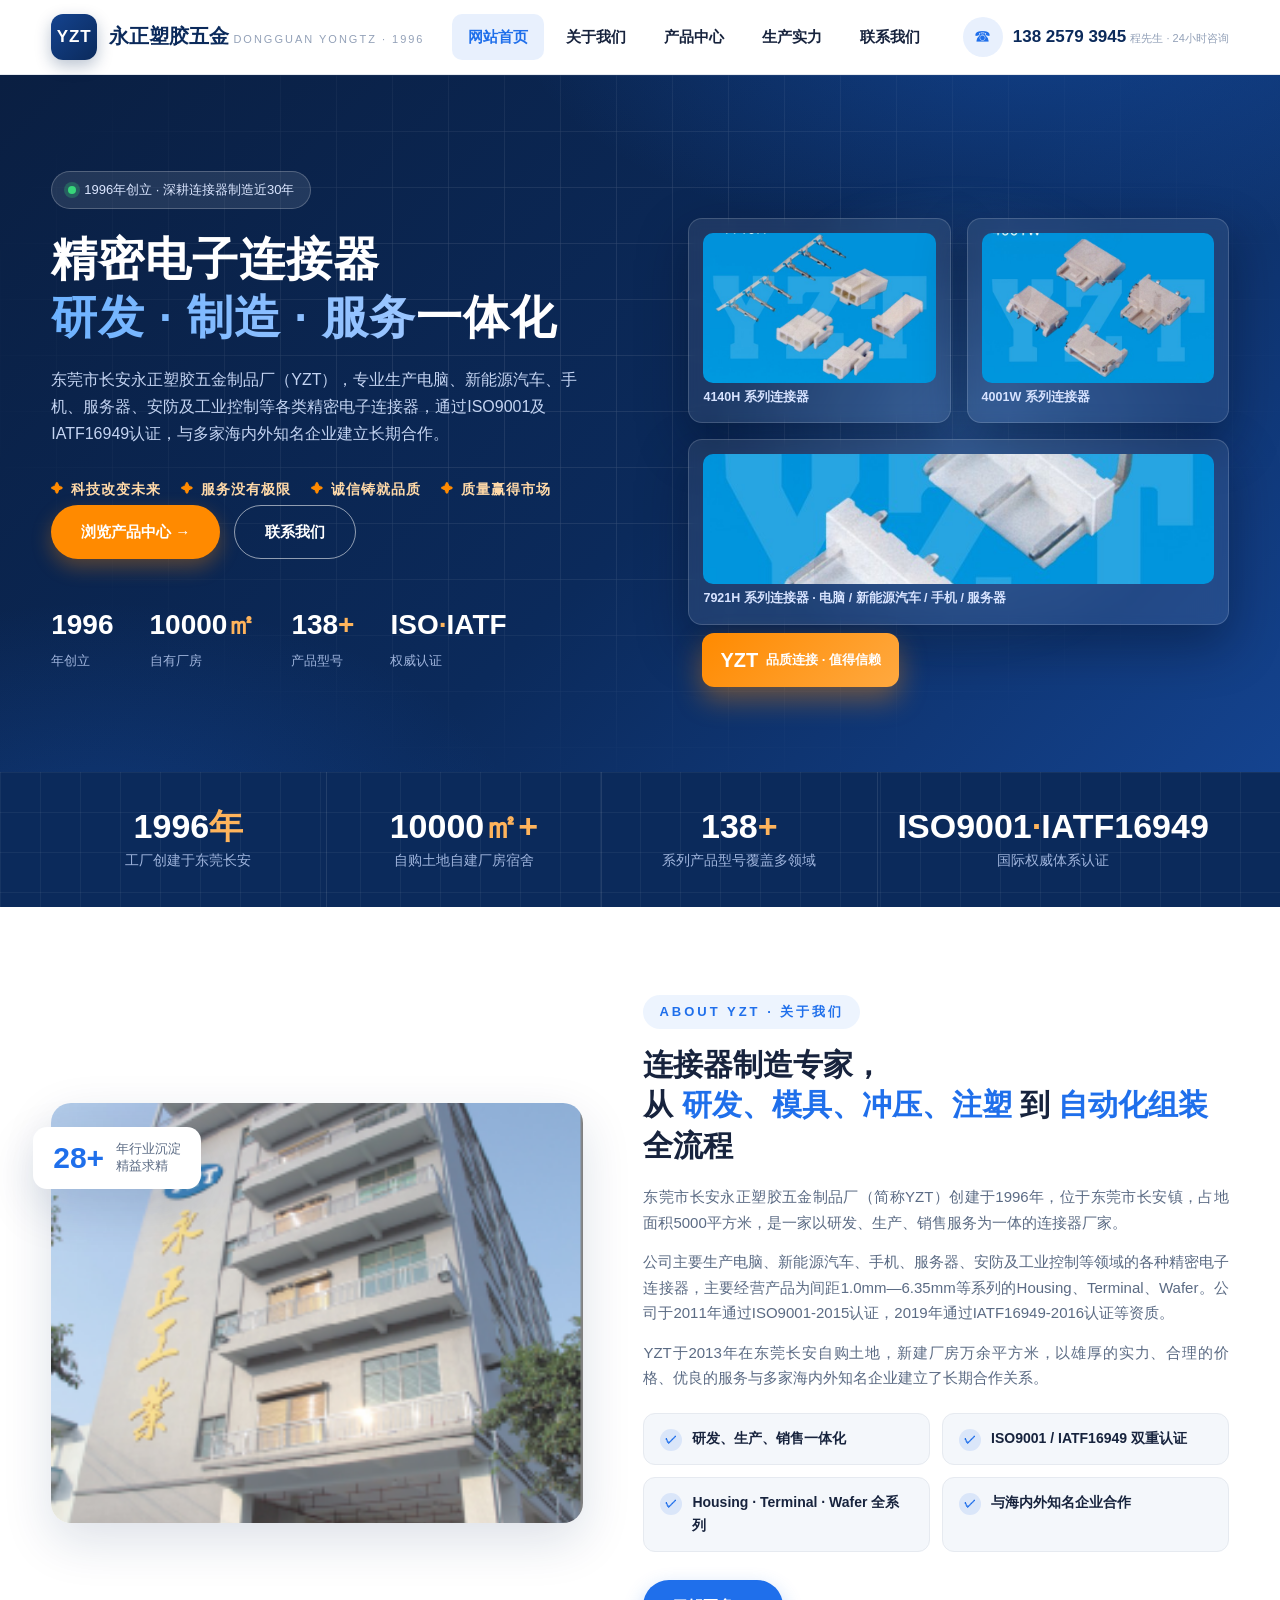
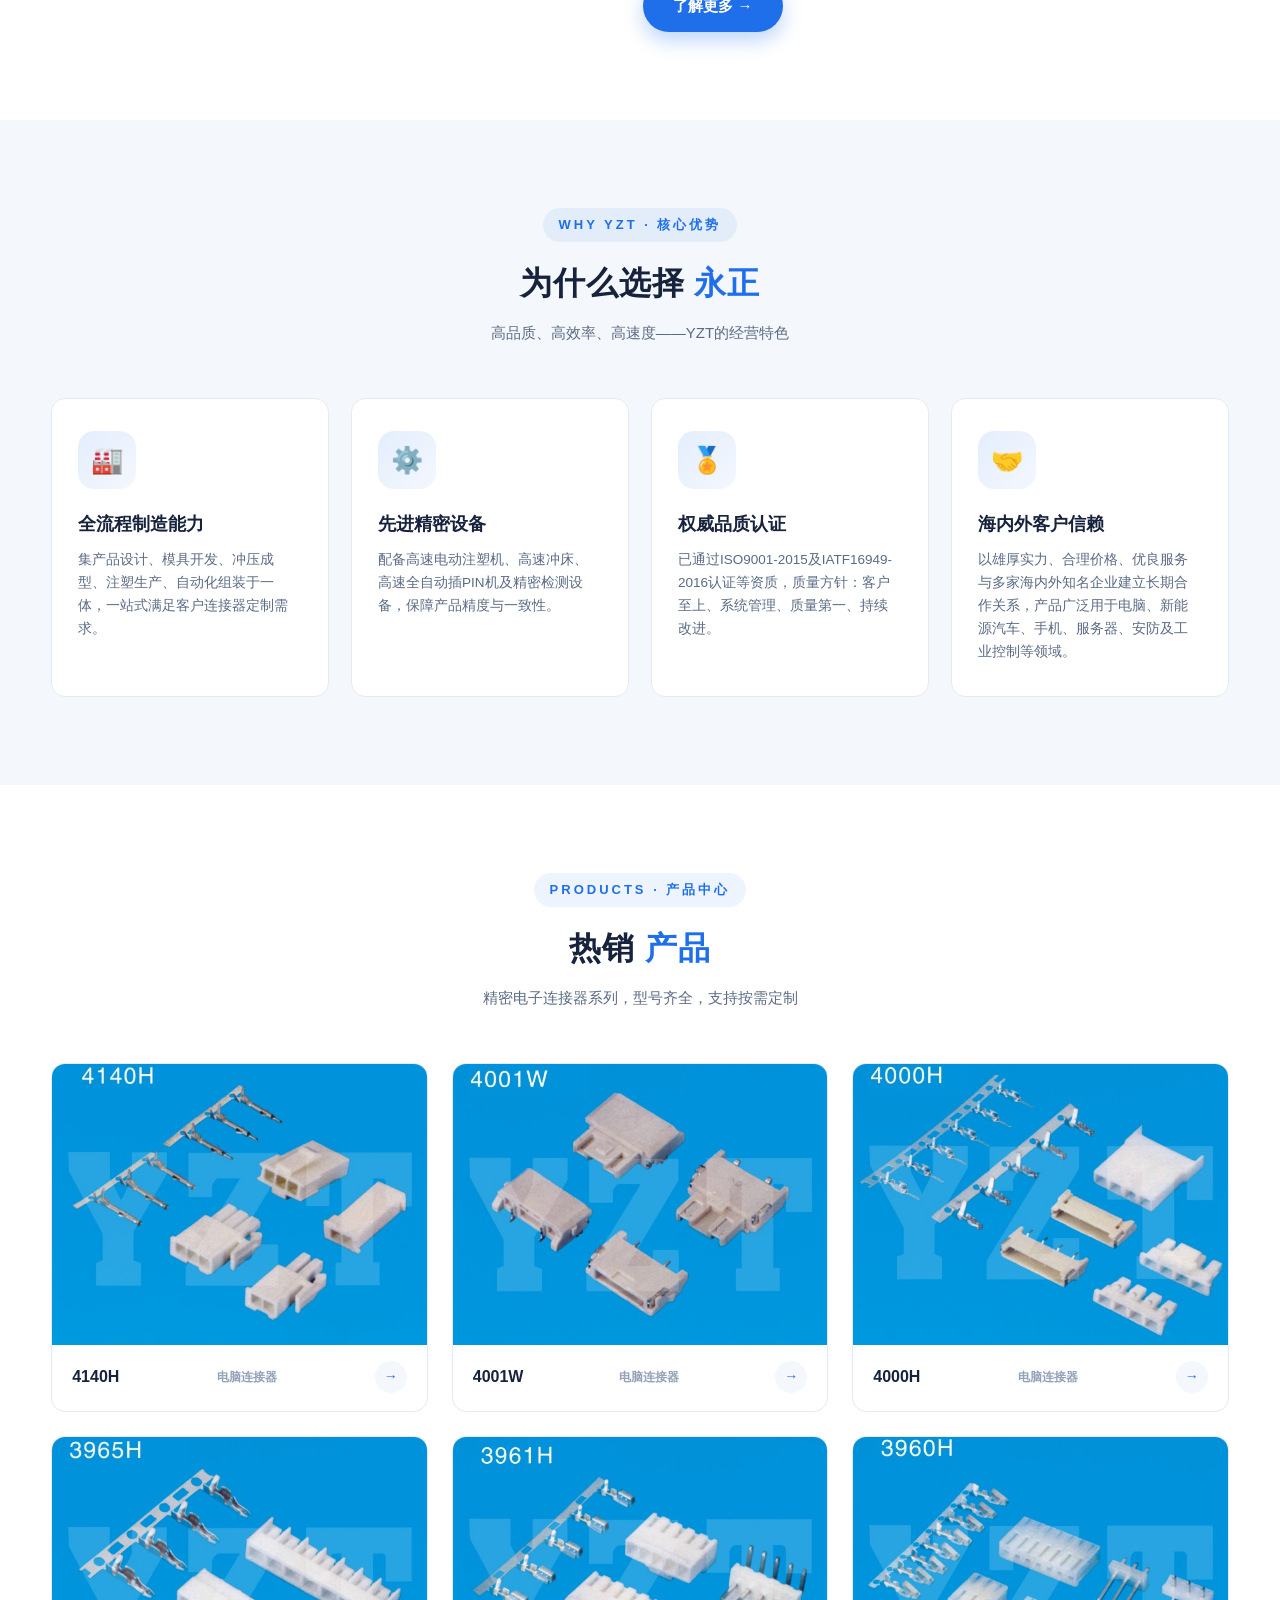
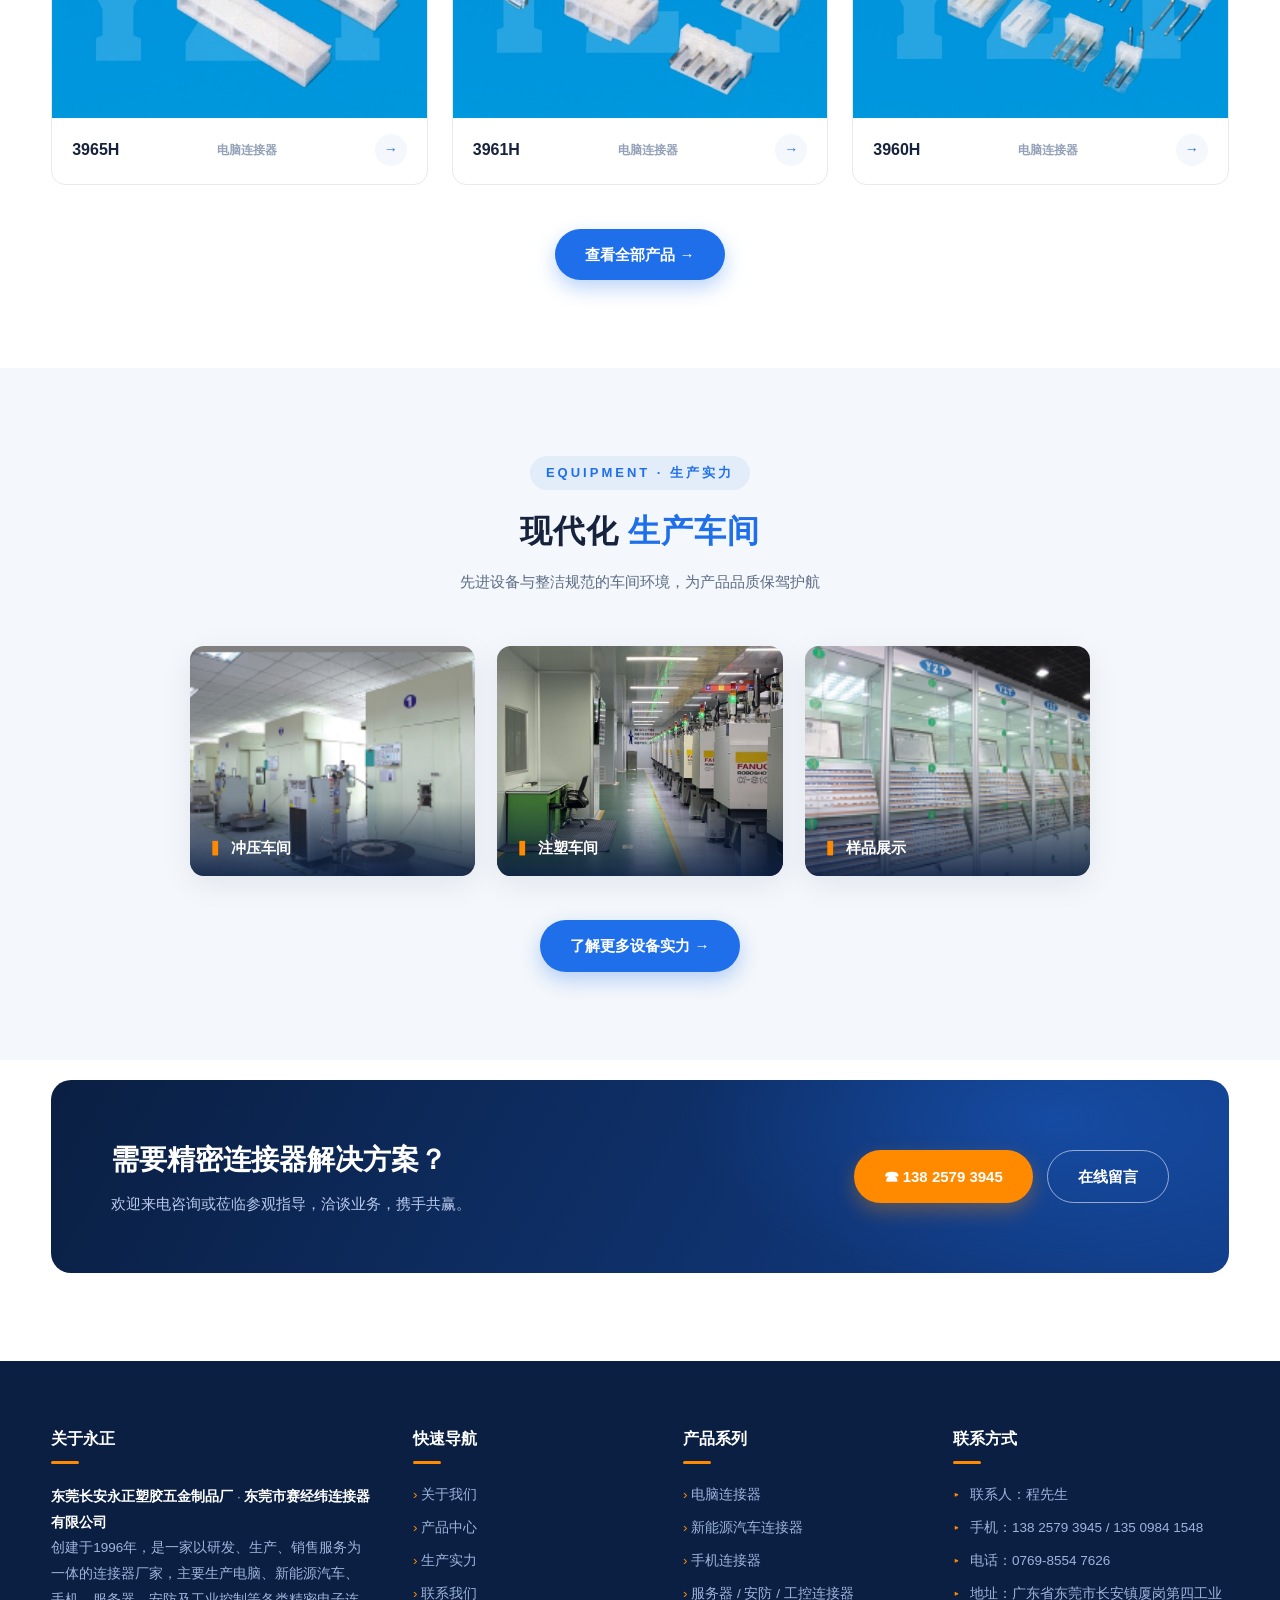
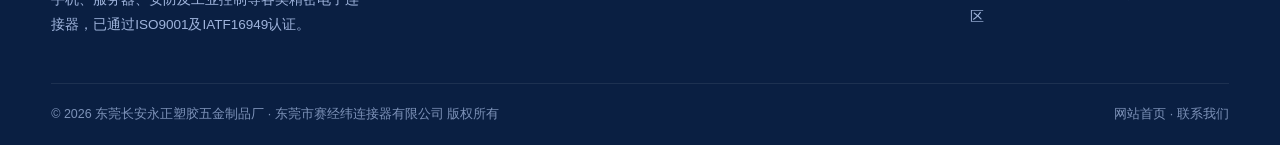
==== index.html @ 5eaa6c85 "Add files via upload" ====
<!DOCTYPE html>
<html lang="zh-CN">
<head>
<meta charset="UTF-8">
<meta name="viewport" content="width=device-width, initial-scale=1.0">
<title>东莞市长安永正塑胶五金制品厂 · YZT - 精密电子连接器专业制造商</title>
<meta name="keywords" content="东莞市长安永正塑胶五金制品厂,YZT,连接器,精密连接器,塑胶五金,冲压,注塑,东莞长安">
<meta name="description" content="东莞市长安永正塑胶五金制品厂（YZT）创建于1996年，位于东莞长安，专业生产电脑、新能源汽车、手机、服务器、安防及工业控制等各类精密电子连接器，已通过ISO9001及IATF16949认证，欢迎洽谈合作。">
<link rel="stylesheet" href="style.css">
</head>
<body>

<!-- ============ 顶部导航 ============ -->
<header class="site-header" id="siteHeader">
  <div class="container header-inner">
    <a href="index.html" class="brand">
      <span class="brand-mark">YZT</span>
      <span>
        <span class="brand-name">永正塑胶五金</span>
        <span class="brand-sub">DONGGUAN YONGTZ · 1996</span>
      </span>
    </a>
    <nav class="main-nav" id="mainNav">
      <ul>
        <li><a href="index.html" class="active">网站首页</a></li>
        <li><a href="about.html">关于我们</a></li>
        <li><a href="products.html">产品中心</a></li>
        <li><a href="equipment.html">生产实力</a></li>
        <li><a href="contact.html">联系我们</a></li>
      </ul>
    </nav>
    <div class="header-tel">
      <span class="tel-icon">☎</span>
      <span>
        <span class="tel-num">138 2579 3945</span>
        <span class="tel-tip">程先生 · 24小时咨询</span>
      </span>
    </div>
    <button class="nav-toggle" id="navToggle" aria-label="打开菜单"><span></span><span></span><span></span></button>
  </div>
</header>

<!-- ============ Hero ============ -->
<section class="hero">
  <div class="hero-grid-bg"></div>
  <div class="container hero-inner">
    <div class="hero-text">
      <span class="hero-badge"><span class="dot"></span> 1996年创立 · 深耕连接器制造近30年</span>
      <h1>精密电子连接器<br><span class="grad">研发 · 制造 · 服务</span>一体化</h1>
      <p class="hero-desc">东莞市长安永正塑胶五金制品厂（YZT），专业生产电脑、新能源汽车、手机、服务器、安防及工业控制等各类精密电子连接器，通过ISO9001及IATF16949认证，与多家海内外知名企业建立长期合作。</p>
      <div class="hero-slogan"><span>科技改变未来</span><span>服务没有极限</span><span>诚信铸就品质</span><span>质量赢得市场</span></div>
      <div class="hero-cta">
        <a href="products.html" class="btn btn-primary">浏览产品中心 →</a>
        <a href="contact.html" class="btn btn-outline">联系我们</a>
      </div>
      <div class="hero-metrics">
        <div class="m"><b>1996</b><span>年创立</span></div>
        <div class="m"><b>10000<em>㎡</em></b><span>自有厂房</span></div>
        <div class="m"><b>138<em>+</em></b><span>产品型号</span></div>
        <div class="m"><b>ISO<em>·</em>IATF</b><span>权威认证</span></div>
      </div>
    </div>
    <div class="hero-visual">
      <div class="halo"></div>
      <div class="hero-cards">
        <div class="hero-card"><img src="201611041053356243.jpg" alt="4140H连接器"><span class="tag">4140H 系列连接器</span></div>
        <div class="hero-card"><img src="201611041053126123.jpg" alt="4001W连接器"><span class="tag">4001W 系列连接器</span></div>
        <div class="hero-card wide"><img src="201611041100409668.jpg" alt="7921H连接器"><span class="tag">7921H 系列连接器 · 电脑 / 新能源汽车 / 手机 / 服务器</span></div>
      </div>
      <div class="hero-float-tag"><b>YZT</b> 品质连接 · 值得信赖</div>
    </div>
  </div>
</section>

<!-- ============ 数据条 ============ -->
<section class="stats-strip">
  <div class="container">
    <div class="stats-grid">
      <div class="stat-item"><b>1996<em>年</em></b><span>工厂创建于东莞长安</span></div>
      <div class="stat-item"><b>10000<em>㎡+</em></b><span>自购土地自建厂房宿舍</span></div>
      <div class="stat-item"><b>138<em>+</em></b><span>系列产品型号覆盖多领域</span></div>
      <div class="stat-item"><b>ISO9001<em>·</em>IATF16949</b><span>国际权威体系认证</span></div>
    </div>
  </div>
</section>

<!-- ============ 关于我们 ============ -->
<section class="section">
  <div class="container">
    <div class="about-grid">
      <div class="about-media reveal">
        <img class="img-main" src="201611041432214527.png" alt="永正工业大楼">
        <div class="about-badge">
          <span class="num">28+</span>
          <span class="txt">年行业沉淀<br>精益求精</span>
        </div>
      </div>
      <div class="about-text reveal">
        <span class="eyebrow">ABOUT YZT · 关于我们</span>
        <h2>连接器制造专家，<br>从 <em>研发、模具、冲压、注塑</em> 到 <em>自动化组装</em> 全流程</h2>
        <p>东莞市长安永正塑胶五金制品厂（简称YZT）创建于1996年，位于东莞市长安镇，占地面积5000平方米，是一家以研发、生产、销售服务为一体的连接器厂家。</p>
        <p>公司主要生产电脑、新能源汽车、手机、服务器、安防及工业控制等领域的各种精密电子连接器，主要经营产品为间距1.0mm—6.35mm等系列的Housing、Terminal、Wafer。公司于2011年通过ISO9001-2015认证，2019年通过IATF16949-2016认证等资质。</p>
        <p>YZT于2013年在东莞长安自购土地，新建厂房万余平方米，以雄厚的实力、合理的价格、优良的服务与多家海内外知名企业建立了长期合作关系。</p>
        <ul class="about-points">
          <li><span class="tick">✓</span>研发、生产、销售一体化</li>
          <li><span class="tick">✓</span>ISO9001 / IATF16949 双重认证</li>
          <li><span class="tick">✓</span>Housing · Terminal · Wafer 全系列</li>
          <li><span class="tick">✓</span>与海内外知名企业合作</li>
        </ul>
        <a href="about.html" class="btn btn-blue">了解更多 →</a>
      </div>
    </div>
  </div>
</section>

<!-- ============ 核心优势 ============ -->
<section class="section soft">
  <div class="container">
    <div class="sec-head reveal">
      <span class="eyebrow">WHY YZT · 核心优势</span>
      <h2>为什么选择 <em>永正</em></h2>
      <p>高品质、高效率、高速度——YZT的经营特色</p>
    </div>
    <div class="adv-grid">
      <div class="adv-card reveal">
        <div class="adv-icon">🏭</div>
        <h3>全流程制造能力</h3>
        <p>集产品设计、模具开发、冲压成型、注塑生产、自动化组装于一体，一站式满足客户连接器定制需求。</p>
      </div>
      <div class="adv-card reveal">
        <div class="adv-icon">⚙️</div>
        <h3>先进精密设备</h3>
        <p>配备高速电动注塑机、高速冲床、高速全自动插PIN机及精密检测设备，保障产品精度与一致性。</p>
      </div>
      <div class="adv-card reveal">
        <div class="adv-icon">🏅</div>
        <h3>权威品质认证</h3>
        <p>已通过ISO9001-2015及IATF16949-2016认证等资质，质量方针：客户至上、系统管理、质量第一、持续改进。</p>
      </div>
      <div class="adv-card reveal">
        <div class="adv-icon">🤝</div>
        <h3>海内外客户信赖</h3>
        <p>以雄厚实力、合理价格、优良服务与多家海内外知名企业建立长期合作关系，产品广泛用于电脑、新能源汽车、手机、服务器、安防及工业控制等领域。</p>
      </div>
    </div>
  </div>
</section>

<!-- ============ 推荐产品 ============ -->
<section class="section">
  <div class="container">
    <div class="sec-head reveal">
      <span class="eyebrow">PRODUCTS · 产品中心</span>
      <h2>热销 <em>产品</em></h2>
      <p>精密电子连接器系列，型号齐全，支持按需定制</p>
    </div>
    <div class="prod-grid">
      <a class="prod-card reveal" href="products.html">
        <div class="thumb"><img src="201611041053356243.jpg" alt="4140H 连接器"></div>
        <div class="info"><h3>4140H</h3><span class="code">电脑连接器</span><span class="arrow">→</span></div>
      </a>
      <a class="prod-card reveal" href="products.html">
        <div class="thumb"><img src="201611041053126123.jpg" alt="4001W 连接器"></div>
        <div class="info"><h3>4001W</h3><span class="code">电脑连接器</span><span class="arrow">→</span></div>
      </a>
      <a class="prod-card reveal" href="products.html">
        <div class="thumb"><img src="201611041052501522.jpg" alt="4000H 连接器"></div>
        <div class="info"><h3>4000H</h3><span class="code">电脑连接器</span><span class="arrow">→</span></div>
      </a>
      <a class="prod-card reveal" href="products.html">
        <div class="thumb"><img src="201611041052242560.jpg" alt="3965H 连接器"></div>
        <div class="info"><h3>3965H</h3><span class="code">电脑连接器</span><span class="arrow">→</span></div>
      </a>
      <a class="prod-card reveal" href="products.html">
        <div class="thumb"><img src="201611041051567558.jpg" alt="3961H 连接器"></div>
        <div class="info"><h3>3961H</h3><span class="code">电脑连接器</span><span class="arrow">→</span></div>
      </a>
      <a class="prod-card reveal" href="products.html">
        <div class="thumb"><img src="201611041051265443.jpg" alt="3960H 连接器"></div>
        <div class="info"><h3>3960H</h3><span class="code">电脑连接器</span><span class="arrow">→</span></div>
      </a>
    </div>
    <div style="text-align:center; margin-top: 44px;" class="reveal">
      <a href="products.html" class="btn btn-blue">查看全部产品 →</a>
    </div>
  </div>
</section>

<!-- ============ 设备展示 ============ -->
<section class="section soft">
  <div class="container">
    <div class="sec-head reveal">
      <span class="eyebrow">EQUIPMENT · 生产实力</span>
      <h2>现代化 <em>生产车间</em></h2>
      <p>先进设备与整洁规范的车间环境，为产品品质保驾护航</p>
    </div>
    <div class="equip-grid" style="grid-template-columns: repeat(3, 1fr); max-width: 900px; margin: 0 auto;">
      <div class="equip-card reveal"><img src="201611041452384733.png" alt="冲压车间"><span class="cap">冲压车间</span></div>
      <div class="equip-card reveal"><img src="zhusu_new1.jpg" alt="注塑车间"><span class="cap">注塑车间</span></div>
      <div class="equip-card reveal"><img src="201611041451189137.png" alt="样品展示"><span class="cap">样品展示</span></div>
    </div>
    <div style="text-align:center; margin-top: 44px;" class="reveal">
      <a href="equipment.html" class="btn btn-blue">了解更多设备实力 →</a>
    </div>
  </div>
</section>

<!-- ============ CTA ============ -->
<section class="section" style="padding-top: 20px;">
  <div class="container">
    <div class="cta-band reveal">
      <div>
        <h3>需要精密连接器解决方案？</h3>
        <p>欢迎来电咨询或莅临参观指导，洽谈业务，携手共赢。</p>
      </div>
      <div class="actions">
        <a href="tel:13825793945" class="btn btn-primary">☎ 138 2579 3945</a>
        <a href="contact.html" class="btn btn-outline">在线留言</a>
      </div>
    </div>
  </div>
</section>

<!-- ============ 页脚 ============ -->
<footer class="site-footer">
  <div class="container">
    <div class="footer-main">
      <div class="footer-col">
        <h4>关于永正</h4>
        <p><strong style="color:#fff;">东莞长安永正塑胶五金制品厂</strong> · <strong style="color:#fff;">东莞市赛经纬连接器有限公司</strong><br>创建于1996年，是一家以研发、生产、销售服务为一体的连接器厂家，主要生产电脑、新能源汽车、手机、服务器、安防及工业控制等各类精密电子连接器，已通过ISO9001及IATF16949认证。</p>
      </div>
      <div class="footer-col">
        <h4>快速导航</h4>
        <ul>
          <li><a href="about.html">关于我们</a></li>
          <li><a href="products.html">产品中心</a></li>
          <li><a href="equipment.html">生产实力</a></li>
          <li><a href="contact.html">联系我们</a></li>
        </ul>
      </div>
      <div class="footer-col">
        <h4>产品系列</h4>
        <ul>
          <li><a href="products.html">电脑连接器</a></li>
          <li><a href="products.html">新能源汽车连接器</a></li>
          <li><a href="products.html">手机连接器</a></li>
          <li><a href="products.html">服务器 / 安防 / 工控连接器</a></li>
        </ul>
      </div>
      <div class="footer-col">
        <h4>联系方式</h4>
        <ul class="footer-contact">
          <li><span class="ic">▸</span>联系人：程先生</li>
          <li><span class="ic">▸</span>手机：138 2579 3945 / 135 0984 1548</li>
          <li><span class="ic">▸</span>电话：0769-8554 7626</li>
          <li><span class="ic">▸</span>地址：广东省东莞市长安镇厦岗第四工业区</li>
        </ul>
      </div>
    </div>
    <div class="footer-bottom">
      <span>© 2026 东莞长安永正塑胶五金制品厂 · 东莞市赛经纬连接器有限公司 版权所有</span>
      <span><a href="index.html">网站首页</a> · <a href="contact.html">联系我们</a></span>
    </div>
  </div>
</footer>

<script src="main.js"></script>
</body>
</html>
---- style.css ----
/* ==========================================================================
   YZT 永正塑胶五金 · 新版企业官网样式
   东莞市长安永正塑胶五金制品厂
   ========================================================================== */

/* ---------- 设计变量 ---------- */
:root {
  --primary: #0b2a5b;        /* 深海军蓝 */
  --primary-2: #14438f;      /* 次深蓝 */
  --accent: #1f6feb;         /* 科技亮蓝 */
  --accent-dark: #175cd3;
  --orange: #ff8a00;         /* CTA 橙色 */
  --orange-dark: #e67a00;
  --bg: #ffffff;
  --bg-soft: #f4f7fb;
  --bg-dark: #0a1f42;
  --line: #e6eaf0;
  --text: #17233d;
  --text-2: #5b6b84;
  --text-3: #93a1b8;
  --radius: 14px;
  --radius-lg: 20px;
  --shadow: 0 8px 30px rgba(11, 42, 91, .08);
  --shadow-lg: 0 18px 50px rgba(11, 42, 91, .14);
  --font: "Microsoft YaHei", "PingFang SC", "Hiragino Sans GB", "Helvetica Neue", Arial, sans-serif;
}

/* ---------- 基础 ---------- */
* { margin: 0; padding: 0; box-sizing: border-box; }
html { scroll-behavior: smooth; }
body {
  font-family: var(--font);
  color: var(--text);
  background: var(--bg);
  font-size: 15px;
  line-height: 1.7;
  -webkit-font-smoothing: antialiased;
}
img { display: block; max-width: 100%; }
a { text-decoration: none; color: inherit; }
ul, ol { list-style: none; }
.container { width: min(1200px, 92%); margin: 0 auto; }
section { position: relative; }

/* ---------- 通用标题 ---------- */
.sec-head { text-align: center; margin-bottom: 52px; }
.sec-head .eyebrow {
  display: inline-block;
  font-size: 13px;
  font-weight: 700;
  letter-spacing: 3px;
  color: var(--accent);
  text-transform: uppercase;
  background: rgba(31, 111, 235, .08);
  padding: 6px 16px;
  border-radius: 999px;
  margin-bottom: 14px;
}
.sec-head h2 { font-size: 32px; font-weight: 800; letter-spacing: 1px; }
.sec-head h2 em { font-style: normal; color: var(--accent); }
.sec-head p { color: var(--text-2); margin-top: 10px; font-size: 15px; }

/* ---------- 按钮 ---------- */
.btn {
  display: inline-flex; align-items: center; gap: 8px;
  padding: 13px 30px; border-radius: 999px;
  font-size: 15px; font-weight: 700; cursor: pointer;
  transition: all .25s ease; border: none;
}
.btn-primary { background: var(--orange); color: #fff; box-shadow: 0 8px 20px rgba(255, 138, 0, .32); }
.btn-primary:hover { background: var(--orange-dark); transform: translateY(-2px); }
.btn-outline { background: transparent; color: #fff; border: 1.5px solid rgba(255, 255, 255, .55); }
.btn-outline:hover { background: rgba(255, 255, 255, .12); border-color: #fff; }
.btn-blue { background: var(--accent); color: #fff; box-shadow: 0 8px 20px rgba(31, 111, 235, .3); }
.btn-blue:hover { background: var(--accent-dark); transform: translateY(-2px); }

/* ==========================================================================
   顶部导航
   ========================================================================== */
.site-header {
  position: sticky; top: 0; z-index: 100;
  background: rgba(255, 255, 255, .94);
  backdrop-filter: blur(12px);
  border-bottom: 1px solid var(--line);
  transition: box-shadow .25s;
}
.site-header.scrolled { box-shadow: 0 6px 24px rgba(11, 42, 91, .08); }
.header-inner { display: flex; align-items: center; justify-content: space-between; height: 74px; }

.brand { display: flex; align-items: center; gap: 12px; }
.brand-mark {
  width: 46px; height: 46px; border-radius: 12px;
  background: linear-gradient(135deg, var(--primary-2), var(--primary));
  display: grid; place-items: center;
  color: #fff; font-size: 17px; font-weight: 900; letter-spacing: 1px;
  box-shadow: 0 6px 16px rgba(11, 42, 91, .28);
  flex-shrink: 0;
}
.brand-name { font-size: 20px; font-weight: 800; color: var(--primary); line-height: 1.25; }
.brand-sub { font-size: 11px; color: var(--text-3); letter-spacing: 2px; }

.main-nav ul { display: flex; gap: 6px; }
.main-nav a {
  display: block; padding: 10px 16px; border-radius: 10px;
  font-size: 15px; font-weight: 600; color: var(--text);
  transition: all .2s;
}
.main-nav a:hover { color: var(--accent); background: rgba(31, 111, 235, .07); }
.main-nav a.active { color: var(--accent); background: rgba(31, 111, 235, .1); }

.header-tel { display: flex; align-items: center; gap: 10px; }
.header-tel .tel-icon {
  width: 40px; height: 40px; border-radius: 50%;
  background: rgba(31, 111, 235, .1); color: var(--accent);
  display: grid; place-items: center; font-size: 17px;
}
.header-tel .tel-num { font-size: 17px; font-weight: 800; color: var(--primary); line-height: 1.2; }
.header-tel .tel-tip { font-size: 11px; color: var(--text-3); }

.nav-toggle {
  display: none; width: 44px; height: 44px; border: none; background: transparent;
  cursor: pointer; flex-direction: column; justify-content: center; gap: 5px; align-items: center;
}
.nav-toggle span { width: 24px; height: 2.5px; background: var(--primary); border-radius: 2px; transition: all .3s; }
.nav-toggle.open span:nth-child(1) { transform: translateY(7.5px) rotate(45deg); }
.nav-toggle.open span:nth-child(2) { opacity: 0; }
.nav-toggle.open span:nth-child(3) { transform: translateY(-7.5px) rotate(-45deg); }

/* ==========================================================================
   Hero
   ========================================================================== */
.hero {
  background:
    radial-gradient(900px 420px at 82% -10%, rgba(31, 111, 235, .35), transparent 60%),
    radial-gradient(700px 400px at 8% 110%, rgba(31, 111, 235, .22), transparent 60%),
    linear-gradient(135deg, #0a1f42 0%, #0b2a5b 55%, #14438f 100%);
  color: #fff; overflow: hidden;
}
.hero-grid-bg {
  position: absolute; inset: 0; opacity: .16; pointer-events: none;
  background-image:
    linear-gradient(rgba(255,255,255,.5) 1px, transparent 1px),
    linear-gradient(90deg, rgba(255,255,255,.5) 1px, transparent 1px);
  background-size: 56px 56px;
  mask-image: radial-gradient(ellipse at 50% 40%, #000 30%, transparent 75%);
}
.hero-inner {
  display: grid; grid-template-columns: 1.05fr .95fr; gap: 40px;
  align-items: center; padding: 96px 0 100px; position: relative; z-index: 1;
}
.hero-badge {
  display: inline-flex; align-items: center; gap: 8px;
  background: rgba(255, 255, 255, .1); border: 1px solid rgba(255, 255, 255, .22);
  border-radius: 999px; padding: 7px 16px; font-size: 13px; color: #dbe6ff; margin-bottom: 22px;
}
.hero-badge .dot { width: 8px; height: 8px; border-radius: 50%; background: #37d67a; box-shadow: 0 0 0 4px rgba(55, 214, 122, .25); }
.hero h1 { font-size: 46px; line-height: 1.25; font-weight: 900; letter-spacing: 1px; }
.hero h1 .grad {
  background: linear-gradient(90deg, #6db2ff, #9cc6ff);
  -webkit-background-clip: text; background-clip: text; color: transparent;
}
.hero-desc { margin: 20px 0 30px; font-size: 16px; color: #c4d4f2; max-width: 540px; }
.hero-slogan {
  display: flex; gap: 20px; flex-wrap: wrap;
  margin: 18px 0 4px; font-size: 14px; font-weight: 700;
  color: #ffd9a8; letter-spacing: 1px;
}
.hero-slogan span { display: inline-flex; align-items: center; gap: 7px; }
.hero-slogan span::before { content: "✦"; color: var(--orange); font-size: 12px; }
.hero-cta { display: flex; gap: 14px; flex-wrap: wrap; }
.hero-metrics { display: flex; gap: 36px; margin-top: 42px; }
.hero-metrics .m b { font-size: 28px; font-weight: 900; color: #fff; }
.hero-metrics .m b em { font-style: normal; color: #ffb45c; }
.hero-metrics .m span { display: block; font-size: 12.5px; color: #9fb4dc; margin-top: 2px; }

.hero-visual { position: relative; }
.hero-visual .halo {
  position: absolute; inset: -30px; border-radius: 50%;
  background: radial-gradient(circle, rgba(109, 178, 255, .28), transparent 65%);
  filter: blur(10px);
}
.hero-cards { position: relative; display: grid; grid-template-columns: 1fr 1fr; gap: 16px; }
.hero-card {
  background: rgba(255, 255, 255, .08); border: 1px solid rgba(255, 255, 255, .16);
  border-radius: var(--radius); padding: 14px; backdrop-filter: blur(6px);
  box-shadow: 0 20px 50px rgba(3, 12, 32, .4);
}
.hero-card img { width: 100%; height: 150px; object-fit: cover; border-radius: 10px; }
.hero-card .tag { font-size: 12.5px; color: #d7e3ff; text-align: center; padding-top: 10px; font-weight: 600; }
.hero-card.wide { grid-column: span 2; }
.hero-card.wide img { height: 130px; }
.hero-float-tag {
  position: absolute; left: 14px; bottom: -62px;
  background: linear-gradient(135deg, var(--orange), #ffa940);
  color: #fff; font-size: 13px; font-weight: 700;
  padding: 10px 18px; border-radius: 12px; box-shadow: 0 12px 28px rgba(255, 138, 0, .4);
  display: flex; align-items: center; gap: 8px;
}
.hero-float-tag b { font-size: 20px; }

/* ==========================================================================
   数据条
   ========================================================================== */
.stats-strip { background: var(--primary); position: relative; overflow: hidden; }
.stats-strip::before {
  content: ""; position: absolute; inset: 0;
  background-image:
    linear-gradient(rgba(255,255,255,.05) 1px, transparent 1px),
    linear-gradient(90deg, rgba(255,255,255,.05) 1px, transparent 1px);
  background-size: 40px 40px;
}
.stats-grid { display: grid; grid-template-columns: repeat(4, 1fr); position: relative; z-index: 1; }
.stat-item { text-align: center; padding: 34px 20px; border-right: 1px solid rgba(255, 255, 255, .1); }
.stat-item:last-child { border-right: none; }
.stat-item b { font-size: 34px; font-weight: 900; color: #fff; display: block; line-height: 1.2; }
.stat-item b em { font-style: normal; color: #ffb45c; }
.stat-item span { font-size: 13.5px; color: #9fb4dc; }

/* ==========================================================================
   通用区块
   ========================================================================== */
.section { padding: 88px 0; }
.section.soft { background: var(--bg-soft); }

/* 关于（首页） */
.about-grid { display: grid; grid-template-columns: 1fr 1.1fr; gap: 60px; align-items: center; }
.about-media { position: relative; }
.about-media .img-main { border-radius: var(--radius-lg); box-shadow: var(--shadow-lg); width: 100%; height: 420px; object-fit: cover; }
.about-media .img-float {
  position: absolute; right: -22px; bottom: -28px; width: 58%;
  border-radius: var(--radius); box-shadow: var(--shadow-lg);
  border: 5px solid #fff; height: 200px; object-fit: cover;
}
.about-badge {
  position: absolute; left: -18px; top: 24px;
  background: #fff; border-radius: 14px; padding: 14px 20px;
  box-shadow: var(--shadow-lg); display: flex; align-items: center; gap: 12px;
}
.about-badge .num { font-size: 30px; font-weight: 900; color: var(--accent); line-height: 1; }
.about-badge .txt { font-size: 12.5px; color: var(--text-2); line-height: 1.35; }

.about-text .eyebrow {
  display: inline-block; font-size: 13px; font-weight: 700; letter-spacing: 3px;
  color: var(--accent); background: rgba(31, 111, 235, .08);
  padding: 6px 16px; border-radius: 999px; margin-bottom: 16px;
}
.about-text h2 { font-size: 30px; font-weight: 800; margin-bottom: 18px; line-height: 1.35; }
.about-text h2 em { font-style: normal; color: var(--accent); }
.about-text p { color: var(--text-2); margin-bottom: 14px; text-align: justify; }
.about-points { display: grid; grid-template-columns: 1fr 1fr; gap: 12px; margin: 22px 0 28px; }
.about-points li {
  display: flex; gap: 10px; align-items: flex-start;
  background: var(--bg-soft); border: 1px solid var(--line);
  border-radius: 12px; padding: 13px 16px; font-size: 14px; font-weight: 600;
}
.about-points li .tick {
  width: 22px; height: 22px; border-radius: 50%; background: rgba(31, 111, 235, .12);
  color: var(--accent); display: grid; place-items: center; font-size: 12px; flex-shrink: 0; margin-top: 2px;
}

/* 优势卡片 */
.adv-grid { display: grid; grid-template-columns: repeat(4, 1fr); gap: 22px; }
.adv-card {
  background: #fff; border: 1px solid var(--line); border-radius: var(--radius);
  padding: 32px 26px; transition: all .3s; position: relative; overflow: hidden;
}
.adv-card::before {
  content: ""; position: absolute; top: 0; left: 0; right: 0; height: 4px;
  background: linear-gradient(90deg, var(--accent), transparent); opacity: 0; transition: opacity .3s;
}
.adv-card:hover { transform: translateY(-6px); box-shadow: var(--shadow-lg); border-color: transparent; }
.adv-card:hover::before { opacity: 1; }
.adv-icon {
  width: 58px; height: 58px; border-radius: 16px; display: grid; place-items: center;
  font-size: 26px; margin-bottom: 20px;
  background: linear-gradient(135deg, rgba(31,111,235,.12), rgba(31,111,235,.05));
  color: var(--accent);
}
.adv-card h3 { font-size: 18px; font-weight: 800; margin-bottom: 10px; }
.adv-card p { font-size: 13.5px; color: var(--text-2); }

/* 产品卡片 */
.prod-grid { display: grid; grid-template-columns: repeat(3, 1fr); gap: 24px; }
.prod-card {
  background: #fff; border: 1px solid var(--line); border-radius: var(--radius);
  overflow: hidden; transition: all .3s; display: block;
}
.prod-card:hover { transform: translateY(-6px); box-shadow: var(--shadow-lg); }
.prod-card .thumb { position: relative; overflow: hidden; aspect-ratio: 4/3; background: #eef2f9; }
.prod-card .thumb img { width: 100%; height: 100%; object-fit: cover; transition: transform .5s; }
.prod-card:hover .thumb img { transform: scale(1.06); }
.prod-card .info { padding: 16px 20px 18px; display: flex; justify-content: space-between; align-items: center; }
.prod-card .info h3 { font-size: 16px; font-weight: 800; }
.prod-card .info .code { font-size: 12px; color: var(--text-3); font-weight: 600; }
.prod-card .info .arrow {
  width: 32px; height: 32px; border-radius: 50%; background: var(--bg-soft);
  display: grid; place-items: center; color: var(--accent); font-size: 14px;
  transition: all .25s;
}
.prod-card:hover .arrow { background: var(--accent); color: #fff; transform: rotate(-45deg); }

/* 设备展示 */
.equip-grid { display: grid; grid-template-columns: repeat(4, 1fr); gap: 22px; }
.equip-card { position: relative; border-radius: var(--radius); overflow: hidden; box-shadow: var(--shadow); }
.equip-card img { width: 100%; height: 230px; object-fit: cover; transition: transform .6s; }
.equip-card:hover img { transform: scale(1.08); }
.equip-card .cap {
  position: absolute; left: 0; right: 0; bottom: 0;
  background: linear-gradient(transparent, rgba(10, 31, 66, .88));
  color: #fff; padding: 34px 18px 16px; font-size: 15px; font-weight: 700; display: flex; align-items: center; gap: 8px;
}
.equip-card .cap::before { content: "▍"; color: var(--orange); }

/* 新闻列表 */
.news-grid { display: grid; grid-template-columns: 1fr 1fr; gap: 18px; }
.news-item {
  display: flex; align-items: center; gap: 20px;
  background: #fff; border: 1px solid var(--line); border-radius: var(--radius);
  padding: 20px 24px; transition: all .25s;
}
.news-item:hover { border-color: var(--accent); box-shadow: var(--shadow); transform: translateX(4px); }
.news-date {
  flex-shrink: 0; width: 66px; text-align: center;
  background: var(--bg-soft); border-radius: 12px; padding: 10px 0;
}
.news-date b { display: block; font-size: 20px; color: var(--accent); font-weight: 900; line-height: 1.2; }
.news-date span { font-size: 12px; color: var(--text-3); }
.news-item h3 { font-size: 15px; font-weight: 700; line-height: 1.5; }
.news-item p { font-size: 12.5px; color: var(--text-3); margin-top: 5px; }

/* CTA 条 */
.cta-band {
  background:
    radial-gradient(600px 300px at 85% 20%, rgba(31, 111, 235, .35), transparent 60%),
    linear-gradient(120deg, #0a1f42, #123e8a);
  color: #fff; border-radius: var(--radius-lg);
  padding: 56px 60px; display: flex; align-items: center; justify-content: space-between; gap: 30px; flex-wrap: wrap;
}
.cta-band h3 { font-size: 28px; font-weight: 900; }
.cta-band p { color: #b8c9ec; margin-top: 8px; font-size: 15px; }
.cta-band .actions { display: flex; gap: 14px; flex-wrap: wrap; }

/* ==========================================================================
   页脚
   ========================================================================== */
.site-footer { background: var(--bg-dark); color: #9fb4dc; margin-top: 0; }
.footer-main { display: grid; grid-template-columns: 1.4fr 1fr 1fr 1.2fr; gap: 40px; padding: 64px 0 44px; }
.footer-col h4 { color: #fff; font-size: 16px; font-weight: 800; margin-bottom: 20px; position: relative; padding-bottom: 12px; }
.footer-col h4::after { content: ""; position: absolute; left: 0; bottom: 0; width: 28px; height: 3px; background: var(--orange); border-radius: 2px; }
.footer-col p { font-size: 13.5px; line-height: 1.9; }
.footer-col ul li { margin-bottom: 10px; font-size: 13.5px; }
.footer-col ul a:hover { color: #fff; }
.footer-col ul a::before { content: "› "; color: var(--orange); }
.footer-contact li { display: flex; gap: 10px; align-items: flex-start; }
.footer-contact li .ic { color: var(--orange); flex-shrink: 0; }
.footer-bottom {
  border-top: 1px solid rgba(255, 255, 255, .08);
  padding: 20px 0; display: flex; justify-content: space-between; gap: 16px; flex-wrap: wrap;
  font-size: 12.5px; color: #7d92b8;
}
.footer-bottom a { color: #7d92b8; }
.footer-bottom a:hover { color: #fff; }

/* ==========================================================================
   内页通用（页面头部）
   ========================================================================== */
.page-hero {
  background:
    radial-gradient(700px 320px at 80% -10%, rgba(31, 111, 235, .32), transparent 60%),
    linear-gradient(135deg, #0a1f42 0%, #0b2a5b 60%, #14438f 100%);
  color: #fff; padding: 74px 0 66px; position: relative; overflow: hidden;
}
.page-hero::after {
  content: ""; position: absolute; inset: 0;
  background-image:
    linear-gradient(rgba(255,255,255,.05) 1px, transparent 1px),
    linear-gradient(90deg, rgba(255,255,255,.05) 1px, transparent 1px);
  background-size: 44px 44px;
  mask-image: radial-gradient(ellipse at 60% 50%, #000 20%, transparent 78%);
}
.page-hero .container { position: relative; z-index: 1; }
.page-hero .crumb { font-size: 13px; color: #9fb4dc; margin-bottom: 12px; }
.page-hero .crumb a:hover { color: #fff; }
.page-hero h1 { font-size: 36px; font-weight: 900; letter-spacing: 1px; }
.page-hero h1 em { font-style: normal; color: #6db2ff; }
.page-hero .sub { color: #b8c9ec; margin-top: 10px; font-size: 15px; max-width: 640px; }

/* 内页通用内容卡片 */
.page-section { padding: 80px 0; }
.page-section.soft { background: var(--bg-soft); }
.card {
  background: #fff; border: 1px solid var(--line); border-radius: var(--radius);
  padding: 28px; box-shadow: var(--shadow);
}

/* 关于页：时间线 */
.timeline { position: relative; margin: 40px auto 0; max-width: 860px; }
.timeline::before { content: ""; position: absolute; left: 50%; top: 0; bottom: 0; width: 2px; background: linear-gradient(var(--accent), rgba(31,111,235,.08)); transform: translateX(-50%); }
.tl-item { position: relative; width: 50%; padding: 0 44px 46px; }
.tl-item:nth-child(odd) { left: 0; text-align: right; }
.tl-item:nth-child(even) { left: 50%; text-align: left; }
.tl-item .tl-dot {
  position: absolute; top: 6px; width: 16px; height: 16px; border-radius: 50%;
  background: #fff; border: 4px solid var(--accent); box-shadow: 0 0 0 5px rgba(31, 111, 235, .15);
}
.tl-item:nth-child(odd) .tl-dot { right: -8px; }
.tl-item:nth-child(even) .tl-dot { left: -8px; }
.tl-item .tl-year { font-size: 24px; font-weight: 900; color: var(--accent); }
.tl-item h4 { font-size: 16px; font-weight: 800; margin: 6px 0 6px; }
.tl-item p { font-size: 13.5px; color: var(--text-2); }

/* 质量方针卡片 */
.policy-grid { display: grid; grid-template-columns: repeat(4, 1fr); gap: 20px; }
.policy-card {
  background: #fff; border-radius: var(--radius); padding: 28px 22px; text-align: center;
  border: 1px solid var(--line); transition: all .3s;
}
.policy-card:hover { transform: translateY(-5px); box-shadow: var(--shadow-lg); }
.policy-card .pn {
  width: 56px; height: 56px; margin: 0 auto 16px; border-radius: 50%;
  background: linear-gradient(135deg, var(--primary-2), var(--primary)); color: #fff;
  display: grid; place-items: center; font-size: 20px; font-weight: 900;
}
.policy-card h3 { font-size: 16px; font-weight: 800; margin-bottom: 8px; }
.policy-card p { font-size: 13px; color: var(--text-2); }

/* 产品页筛选 */
.filter-bar { display: flex; gap: 10px; flex-wrap: wrap; justify-content: center; margin-bottom: 40px; }
.filter-btn {
  padding: 9px 12px; border-radius: 999px; border: 1.5px solid var(--line);
  background: #fff; font-size: 14px; font-weight: 600; color: var(--text-2); cursor: pointer; transition: all .25s;
  flex: 1 0 auto; min-width: 0; white-space: nowrap; text-align: center;
}
@media (min-width: 769px) {
  .filter-btn { flex: 1 0 calc((100% - 120px) / 13); }
}
.filter-btn:hover { border-color: var(--accent); color: var(--accent); }
.filter-btn.active { background: var(--accent); border-color: var(--accent); color: #fff; }

/* 联系页 */
.contact-grid { display: grid; grid-template-columns: 1fr 1.2fr; gap: 36px; align-items: start; }
.contact-cards { display: grid; gap: 18px; }
.contact-card {
  display: flex; gap: 18px; align-items: flex-start;
  background: #fff; border: 1px solid var(--line); border-radius: var(--radius);
  padding: 24px; transition: all .25s;
}
.contact-card:hover { border-color: var(--accent); box-shadow: var(--shadow); transform: translateY(-3px); }
.contact-card .c-icon {
  width: 50px; height: 50px; border-radius: 14px; flex-shrink: 0;
  background: linear-gradient(135deg, rgba(31,111,235,.14), rgba(31,111,235,.05));
  color: var(--accent); display: grid; place-items: center; font-size: 22px;
}
.contact-card h3 { font-size: 15px; font-weight: 800; margin-bottom: 4px; }
.contact-card p { font-size: 14px; color: var(--text-2); }
.contact-card p a { color: var(--accent); font-weight: 700; }

/* 留言表单 */
.form-card { background: #fff; border: 1px solid var(--line); border-radius: var(--radius-lg); padding: 36px; box-shadow: var(--shadow); }
.form-card h3 { font-size: 22px; font-weight: 800; margin-bottom: 6px; }
.form-card .form-tip { font-size: 13px; color: var(--text-3); margin-bottom: 24px; }
.form-row { display: grid; grid-template-columns: 1fr 1fr; gap: 16px; }
.form-group { margin-bottom: 16px; }
.form-group label { display: block; font-size: 13.5px; font-weight: 700; margin-bottom: 7px; color: var(--text); }
.form-group input, .form-group textarea {
  width: 100%; border: 1.5px solid var(--line); border-radius: 10px;
  padding: 12px 15px; font-size: 14px; font-family: inherit; transition: border .2s, box-shadow .2s; background: #fbfcfe;
}
.form-group input:focus, .form-group textarea:focus {
  outline: none; border-color: var(--accent); box-shadow: 0 0 0 4px rgba(31, 111, 235, .12); background: #fff;
}
.form-group textarea { min-height: 120px; resize: vertical; }

/* 关于页双栏内容 */
.about-full { display: grid; grid-template-columns: 1fr 1fr; gap: 40px; align-items: center; }
.about-full img { border-radius: var(--radius-lg); box-shadow: var(--shadow-lg); width: 100%; height: 400px; object-fit: cover; }

/* 滚动渐入 */
.reveal { opacity: 0; transform: translateY(26px); transition: opacity .7s ease, transform .7s ease; }
.reveal.visible { opacity: 1; transform: none; }

/* ==========================================================================
   响应式
   ========================================================================== */
@media (max-width: 1024px) {
  .adv-grid { grid-template-columns: repeat(2, 1fr); }
  .prod-grid { grid-template-columns: repeat(2, 1fr); }
  .equip-grid { grid-template-columns: repeat(2, 1fr); }
  .hero-inner { grid-template-columns: 1fr; padding: 70px 0; gap: 56px; }
  .hero-visual { max-width: 560px; margin: 0 auto; }
  .stats-grid { grid-template-columns: repeat(2, 1fr); }
  .stat-item:nth-child(2) { border-right: none; }
  .stat-item { border-bottom: 1px solid rgba(255,255,255,.08); }
  .about-grid { grid-template-columns: 1fr; gap: 50px; }
  .footer-main { grid-template-columns: 1fr 1fr; }
  .news-grid { grid-template-columns: 1fr; }
  .contact-grid { grid-template-columns: 1fr; }
  .about-full { grid-template-columns: 1fr; }
  .policy-grid { grid-template-columns: repeat(2, 1fr); }
  .page-hero h1 { font-size: 30px; }
}

@media (max-width: 768px) {
  .nav-toggle { display: flex; }
  .main-nav {
    position: fixed; top: 74px; left: 0; right: 0; bottom: 0;
    background: #fff; z-index: 99;
    transform: translateX(100%); transition: transform .35s ease;
    padding: 24px 6%;
  }
  .main-nav.open { transform: none; box-shadow: -20px 0 60px rgba(11,42,91,.12); }
  .main-nav ul { flex-direction: column; gap: 4px; }
  .main-nav a { padding: 15px 18px; font-size: 16px; border-bottom: 1px solid var(--line); border-radius: 0; }
  .header-tel { display: none; }
  .hero h1 { font-size: 32px; }
  .hero-metrics { gap: 22px; flex-wrap: wrap; }
  .hero-metrics .m b { font-size: 23px; }
  .section { padding: 64px 0; }
  .sec-head h2 { font-size: 26px; }
  .prod-grid { grid-template-columns: 1fr; }
  .equip-grid { grid-template-columns: 1fr; }
  .footer-main { grid-template-columns: 1fr; }
  .form-row { grid-template-columns: 1fr; }
  .cta-band { padding: 40px 28px; }
  .timeline::before { left: 8px; }
  .tl-item, .tl-item:nth-child(odd), .tl-item:nth-child(even) { width: 100%; left: 0; text-align: left; padding: 0 0 40px 36px; }
  .tl-item:nth-child(odd) .tl-dot, .tl-item:nth-child(even) .tl-dot { left: 0; right: auto; }
  .about-media .img-float { right: 0; }
  .about-badge { left: 0; }
  .page-hero { padding: 56px 0 50px; }
  .policy-grid { grid-template-columns: 1fr; }
  .hero-float-tag { left: 0; }
}

/* ===== 产品中心：全型号网格 ===== */
.prod-stat{display:flex; align-items:center; justify-content:center; text-align:center; background:linear-gradient(135deg,var(--primary),var(--deep)); border-radius:16px; padding:20px 28px; color:#fff; margin-bottom:28px;}
.prod-stat .num{font-size:34px; font-weight:900; color:var(--orange); margin-right:10px;}
.prod-stat .txt{font-size:14px; opacity:.9;}
.prod-stat p{font-size:13.5px; opacity:.75; flex:1; min-width:220px; max-width:900px; margin:0 auto;}
.prod-grid-all{display:grid; grid-template-columns:repeat(auto-fill,minmax(180px,1fr)); gap:14px;}
.prod-cell{background:#fff; border:1px solid #e6ecf5; border-radius:12px; overflow:hidden; cursor:zoom-in; transition:transform .25s ease, box-shadow .25s ease;}
.prod-cell:hover{transform:translateY(-4px); box-shadow:0 14px 30px rgba(11,42,91,.12);}
.prod-cell img{width:100%; aspect-ratio:6/5; object-fit:contain; display:block; background:#fff; padding:8px;}
.load-more-wrap{text-align:center; margin-top:30px;}
#loadMoreBtn{min-width:220px;}
/* ===== 灯箱 ===== */
.lightbox{position:fixed; inset:0; background:rgba(6,18,42,.92); display:none; align-items:center; justify-content:center; z-index:2000;}
.lightbox.open{display:flex;}
.lightbox img{max-width:86vw; max-height:82vh; border-radius:10px; box-shadow:0 20px 60px rgba(0,0,0,.5);}
.lb-btn{position:absolute; background:rgba(255,255,255,.12); color:#fff; border:none; width:46px; height:46px; border-radius:50%; font-size:22px; cursor:pointer; transition:background .2s;}
.lb-btn:hover{background:rgba(255,255,255,.28);}
.lb-close{top:22px; right:26px; font-size:20px;}
.lb-prev{left:22px; top:50%; transform:translateY(-50%);}
.lb-next{right:22px; top:50%; transform:translateY(-50%);}
@media (max-width:768px){.prod-grid-all{grid-template-columns:repeat(auto-fill,minmax(140px,1fr)); gap:10px;} .lightbox img{max-width:94vw;} .lb-prev{left:8px;} .lb-next{right:8px;}}

/* ===== 产品分类 ===== */
.filter-bar{margin-bottom:26px;}
.prod-cell{position:relative;}
.prod-model{position:absolute; left:8px; top:8px; background:rgba(11,42,91,.78); color:#fff; font-size:12px; font-weight:700; padding:3px 10px; border-radius:8px; letter-spacing:.5px;}
.prod-cell:hover .prod-model{background:var(--accent);}
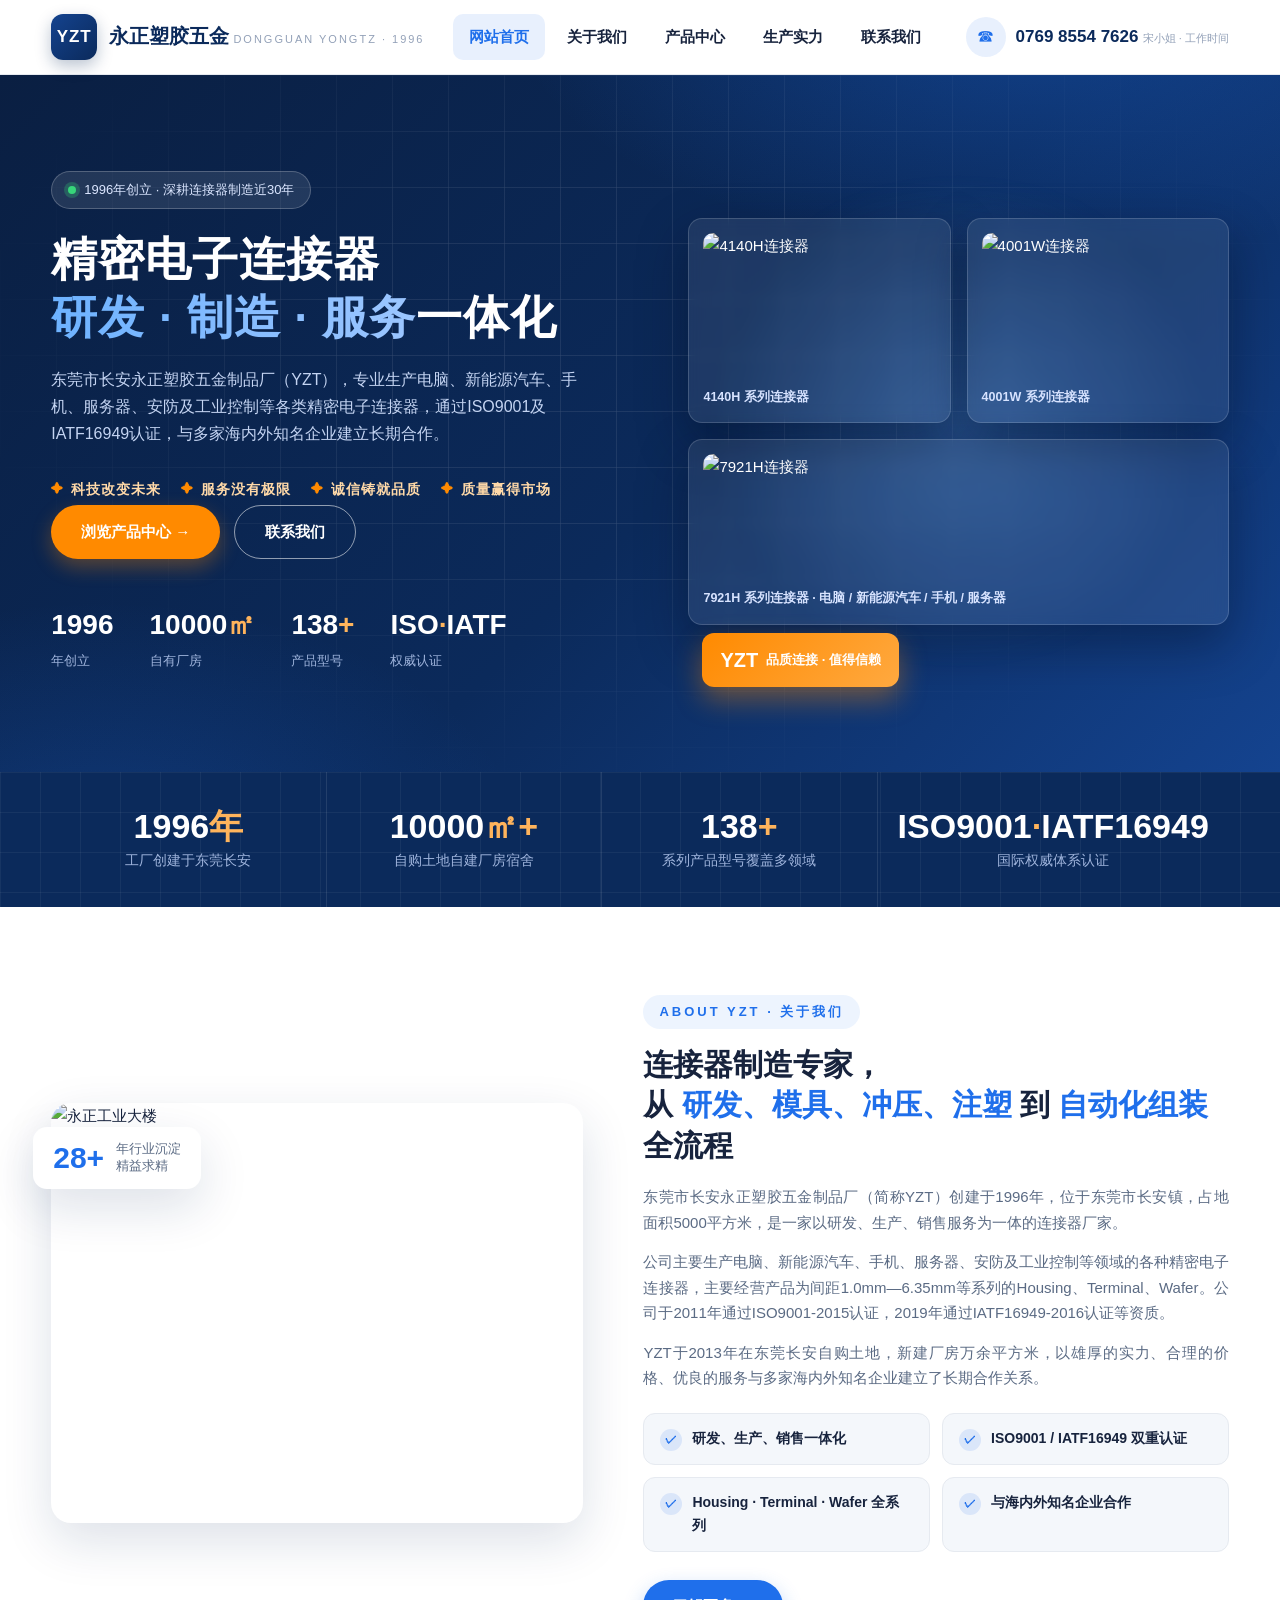
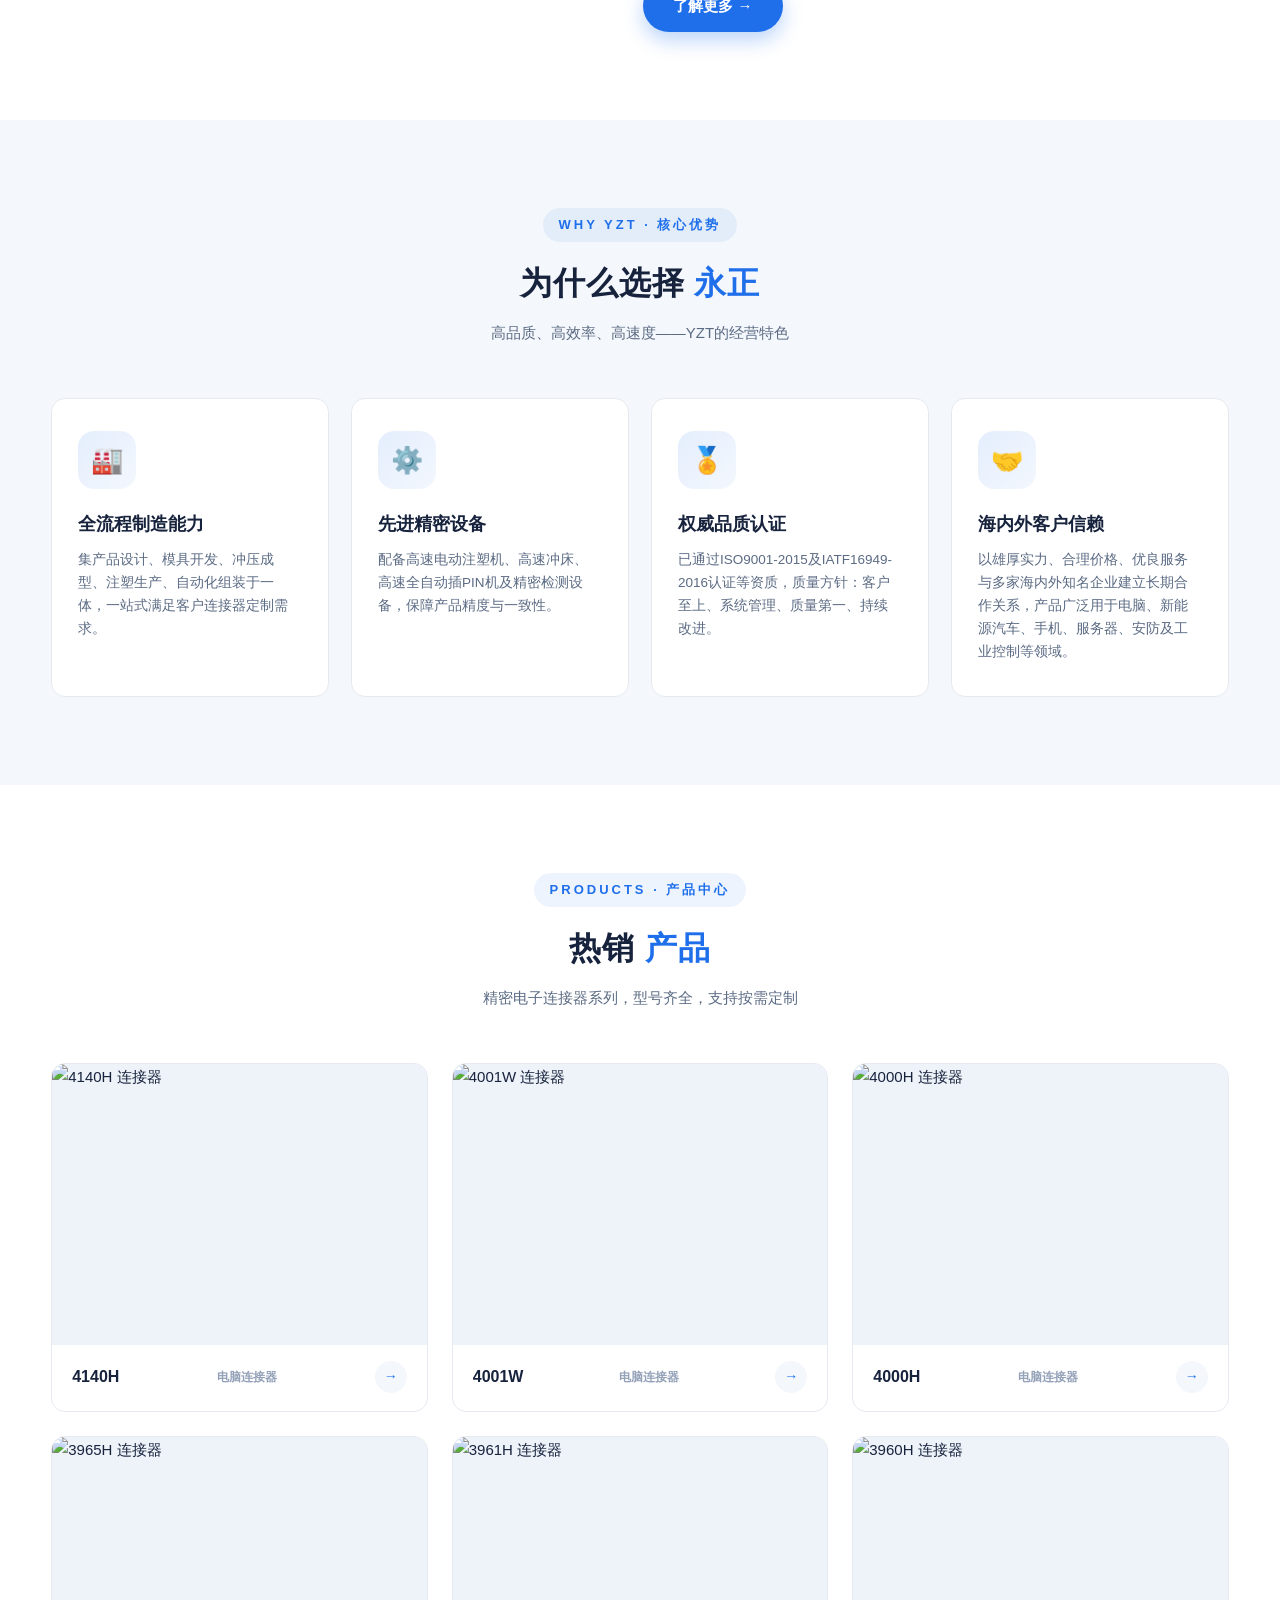
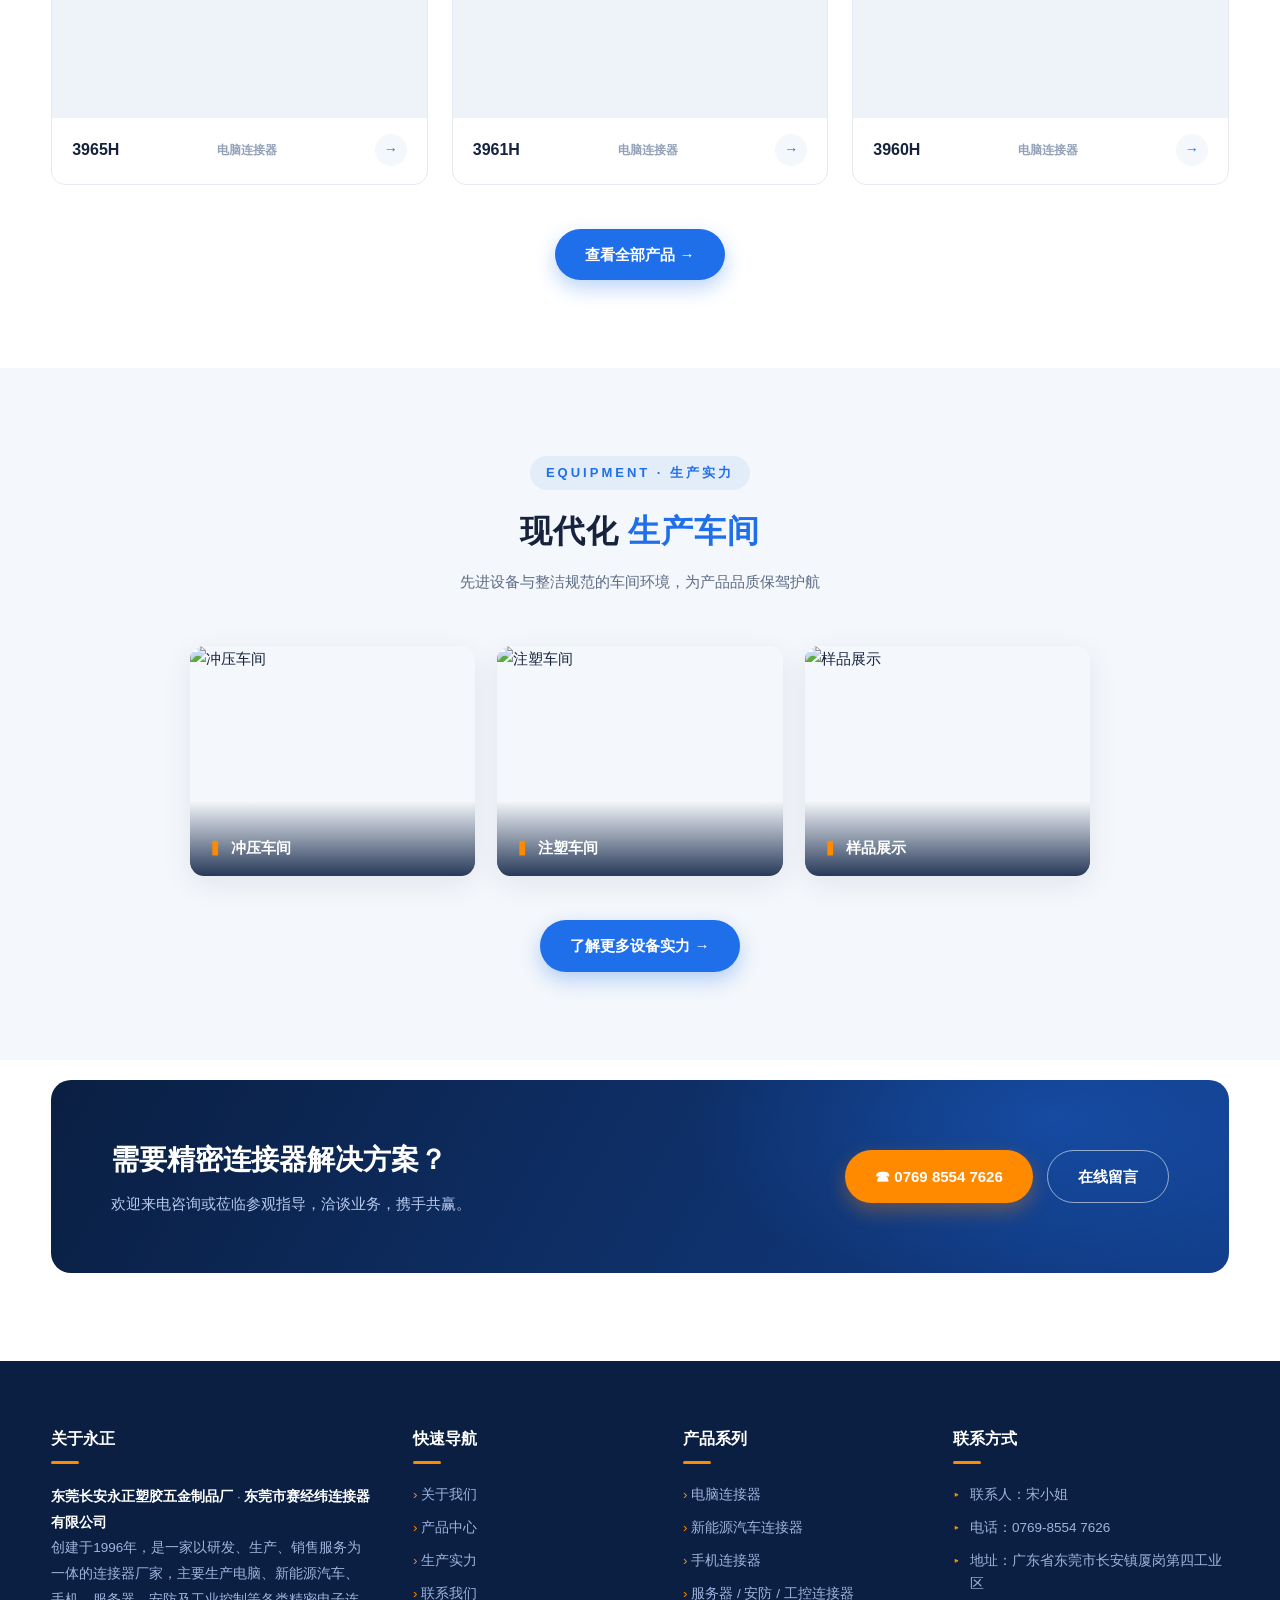
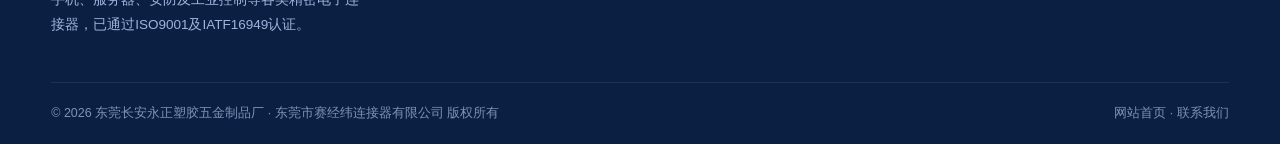
==== commit 221c07fc: "Add files via upload" ====
--- a/index.html
+++ b/index.html
@@ -32,8 +32,8 @@
     <div class="header-tel">
       <span class="tel-icon">☎</span>
       <span>
-        <span class="tel-num">138 2579 3945</span>
-        <span class="tel-tip">程先生 · 24小时咨询</span>
+        <span class="tel-num">0769 8554 7626</span>
+        <span class="tel-tip">宋小姐 · 工作时间</span>
       </span>
     </div>
     <button class="nav-toggle" id="navToggle" aria-label="打开菜单"><span></span><span></span><span></span></button>
@@ -63,9 +63,9 @@
     <div class="hero-visual">
       <div class="halo"></div>
       <div class="hero-cards">
-        <div class="hero-card"><img src="201611041053356243.jpg" alt="4140H连接器"><span class="tag">4140H 系列连接器</span></div>
-        <div class="hero-card"><img src="201611041053126123.jpg" alt="4001W连接器"><span class="tag">4001W 系列连接器</span></div>
-        <div class="hero-card wide"><img src="201611041100409668.jpg" alt="7921H连接器"><span class="tag">7921H 系列连接器 · 电脑 / 新能源汽车 / 手机 / 服务器</span></div>
+        <div class="hero-card"><img src="pic/201611041053356243.jpg" alt="4140H连接器"><span class="tag">4140H 系列连接器</span></div>
+        <div class="hero-card"><img src="pic/201611041053126123.jpg" alt="4001W连接器"><span class="tag">4001W 系列连接器</span></div>
+        <div class="hero-card wide"><img src="pic/201611041100409668.jpg" alt="7921H连接器"><span class="tag">7921H 系列连接器 · 电脑 / 新能源汽车 / 手机 / 服务器</span></div>
       </div>
       <div class="hero-float-tag"><b>YZT</b> 品质连接 · 值得信赖</div>
     </div>
@@ -89,7 +89,7 @@
   <div class="container">
     <div class="about-grid">
       <div class="about-media reveal">
-        <img class="img-main" src="201611041432214527.png" alt="永正工业大楼">
+        <img class="img-main" src="pic/201611041432214527.png" alt="永正工业大楼">
         <div class="about-badge">
           <span class="num">28+</span>
           <span class="txt">年行业沉淀<br>精益求精</span>
@@ -156,27 +156,27 @@
     </div>
     <div class="prod-grid">
       <a class="prod-card reveal" href="products.html">
-        <div class="thumb"><img src="201611041053356243.jpg" alt="4140H 连接器"></div>
+        <div class="thumb"><img src="pic/201611041053356243.jpg" alt="4140H 连接器"></div>
         <div class="info"><h3>4140H</h3><span class="code">电脑连接器</span><span class="arrow">→</span></div>
       </a>
       <a class="prod-card reveal" href="products.html">
-        <div class="thumb"><img src="201611041053126123.jpg" alt="4001W 连接器"></div>
+        <div class="thumb"><img src="pic/201611041053126123.jpg" alt="4001W 连接器"></div>
         <div class="info"><h3>4001W</h3><span class="code">电脑连接器</span><span class="arrow">→</span></div>
       </a>
       <a class="prod-card reveal" href="products.html">
-        <div class="thumb"><img src="201611041052501522.jpg" alt="4000H 连接器"></div>
+        <div class="thumb"><img src="pic/201611041052501522.jpg" alt="4000H 连接器"></div>
         <div class="info"><h3>4000H</h3><span class="code">电脑连接器</span><span class="arrow">→</span></div>
       </a>
       <a class="prod-card reveal" href="products.html">
-        <div class="thumb"><img src="201611041052242560.jpg" alt="3965H 连接器"></div>
+        <div class="thumb"><img src="pic/201611041052242560.jpg" alt="3965H 连接器"></div>
         <div class="info"><h3>3965H</h3><span class="code">电脑连接器</span><span class="arrow">→</span></div>
       </a>
       <a class="prod-card reveal" href="products.html">
-        <div class="thumb"><img src="201611041051567558.jpg" alt="3961H 连接器"></div>
+        <div class="thumb"><img src="pic/201611041051567558.jpg" alt="3961H 连接器"></div>
         <div class="info"><h3>3961H</h3><span class="code">电脑连接器</span><span class="arrow">→</span></div>
       </a>
       <a class="prod-card reveal" href="products.html">
-        <div class="thumb"><img src="201611041051265443.jpg" alt="3960H 连接器"></div>
+        <div class="thumb"><img src="pic/201611041051265443.jpg" alt="3960H 连接器"></div>
         <div class="info"><h3>3960H</h3><span class="code">电脑连接器</span><span class="arrow">→</span></div>
       </a>
     </div>
@@ -195,9 +195,9 @@
       <p>先进设备与整洁规范的车间环境，为产品品质保驾护航</p>
     </div>
     <div class="equip-grid" style="grid-template-columns: repeat(3, 1fr); max-width: 900px; margin: 0 auto;">
-      <div class="equip-card reveal"><img src="201611041452384733.png" alt="冲压车间"><span class="cap">冲压车间</span></div>
-      <div class="equip-card reveal"><img src="zhusu_new1.jpg" alt="注塑车间"><span class="cap">注塑车间</span></div>
-      <div class="equip-card reveal"><img src="201611041451189137.png" alt="样品展示"><span class="cap">样品展示</span></div>
+      <div class="equip-card reveal"><img src="pic/201611041452384733.png" alt="冲压车间"><span class="cap">冲压车间</span></div>
+      <div class="equip-card reveal"><img src="pic/zhusu_new1.jpg" alt="注塑车间"><span class="cap">注塑车间</span></div>
+      <div class="equip-card reveal"><img src="pic/201611041451189137.png" alt="样品展示"><span class="cap">样品展示</span></div>
     </div>
     <div style="text-align:center; margin-top: 44px;" class="reveal">
       <a href="equipment.html" class="btn btn-blue">了解更多设备实力 →</a>
@@ -214,7 +214,7 @@
         <p>欢迎来电咨询或莅临参观指导，洽谈业务，携手共赢。</p>
       </div>
       <div class="actions">
-        <a href="tel:13825793945" class="btn btn-primary">☎ 138 2579 3945</a>
+        <a href="tel:076985547626" class="btn btn-primary">☎ 0769 8554 7626</a>
         <a href="contact.html" class="btn btn-outline">在线留言</a>
       </div>
     </div>
@@ -250,8 +250,7 @@
       <div class="footer-col">
         <h4>联系方式</h4>
         <ul class="footer-contact">
-          <li><span class="ic">▸</span>联系人：程先生</li>
-          <li><span class="ic">▸</span>手机：138 2579 3945 / 135 0984 1548</li>
+          <li><span class="ic">▸</span>联系人：宋小姐</li>
           <li><span class="ic">▸</span>电话：0769-8554 7626</li>
           <li><span class="ic">▸</span>地址：广东省东莞市长安镇厦岗第四工业区</li>
         </ul>
--- a/style.css
+++ b/style.css
@@ -476,7 +476,7 @@
 .about-full img { border-radius: var(--radius-lg); box-shadow: var(--shadow-lg); width: 100%; height: 400px; object-fit: cover; }
 
 /* 滚动渐入 */
-.reveal { opacity: 0; transform: translateY(26px); transition: opacity .7s ease, transform .7s ease; }
+.reveal { opacity: 1; transform: none; transition: opacity .7s ease, transform .7s ease; }
 .reveal.visible { opacity: 1; transform: none; }
 
 /* ==========================================================================
@@ -504,11 +504,12 @@
   .nav-toggle { display: flex; }
   .main-nav {
     position: fixed; top: 74px; left: 0; right: 0; bottom: 0;
-    background: #fff; z-index: 99;
-    transform: translateX(100%); transition: transform .35s ease;
+    background: #ffffff; z-index: 99;
+    display: none;
     padding: 24px 6%;
+    overflow-y: auto;
   }
-  .main-nav.open { transform: none; box-shadow: -20px 0 60px rgba(11,42,91,.12); }
+  .main-nav.open { display: block; background: #ffffff; box-shadow: -20px 0 60px rgba(11,42,91,.12); }
   .main-nav ul { flex-direction: column; gap: 4px; }
   .main-nav a { padding: 15px 18px; font-size: 16px; border-bottom: 1px solid var(--line); border-radius: 0; }
   .header-tel { display: none; }
@@ -552,10 +553,10 @@
 .lb-close{top:22px; right:26px; font-size:20px;}
 .lb-prev{left:22px; top:50%; transform:translateY(-50%);}
 .lb-next{right:22px; top:50%; transform:translateY(-50%);}
-@media (max-width:768px){.prod-grid-all{grid-template-columns:repeat(auto-fill,minmax(140px,1fr)); gap:10px;} .lightbox img{max-width:94vw;} .lb-prev{left:8px;} .lb-next{right:8px;}}
+@media (max-width:768px){.prod-grid-all{grid-template-columns:repeat(auto-fill,minmax(140px,1fr)); gap:10px;} .lightbox img{max-width:94vw;} .lb-prev{left:8px;} .lb-next{right:8px;}}
 
 /* ===== 产品分类 ===== */
 .filter-bar{margin-bottom:26px;}
 .prod-cell{position:relative;}
 .prod-model{position:absolute; left:8px; top:8px; background:rgba(11,42,91,.78); color:#fff; font-size:12px; font-weight:700; padding:3px 10px; border-radius:8px; letter-spacing:.5px;}
-.prod-cell:hover .prod-model{background:var(--accent);}
+.prod-cell:hover .prod-model{background:var(--accent);}
